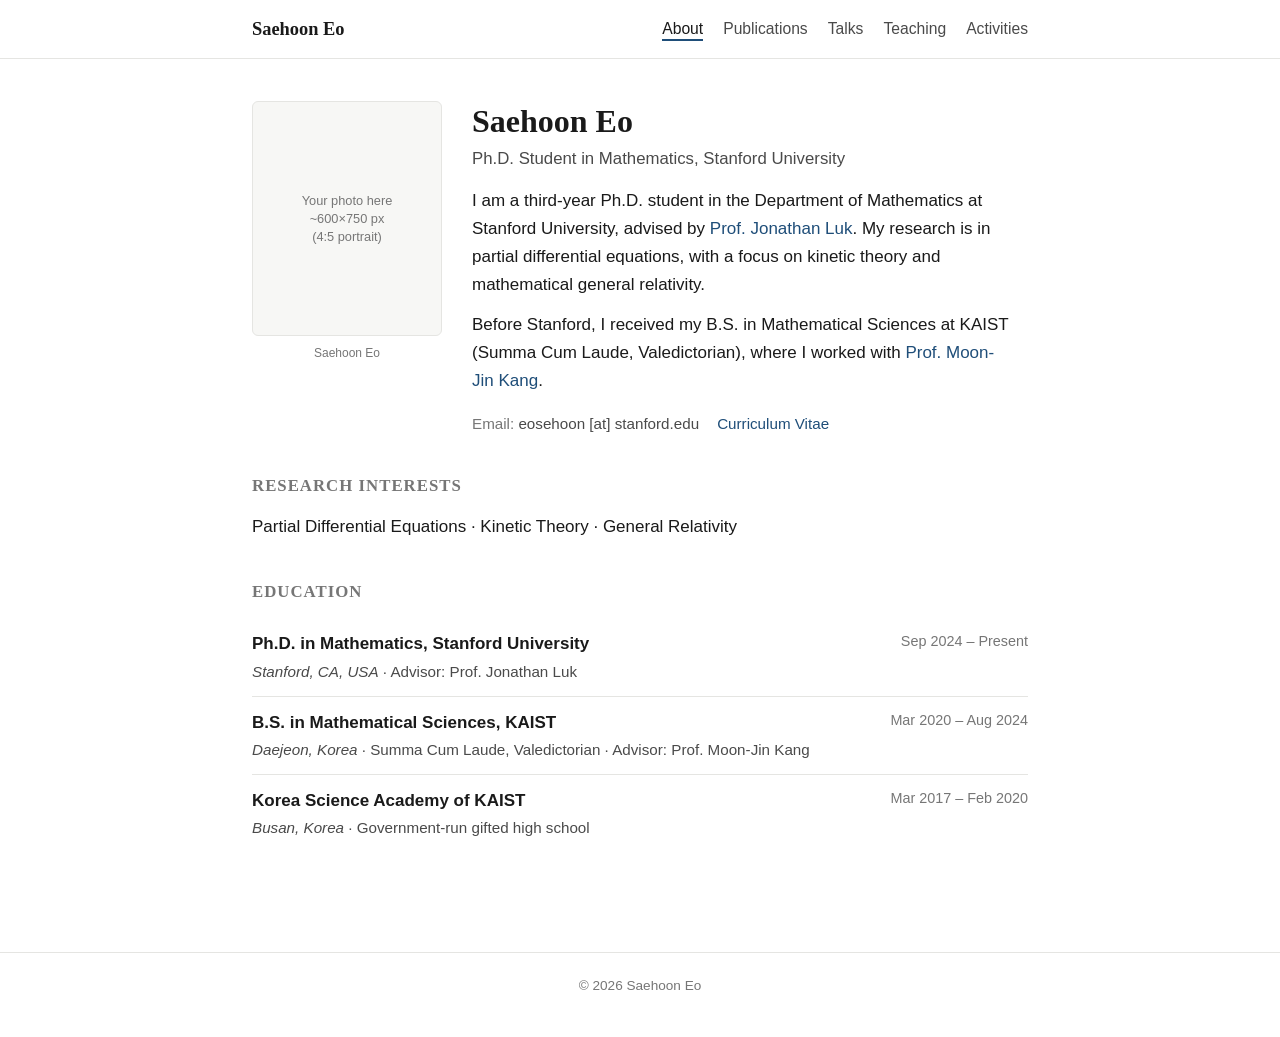
==== index.html @ 4c20b073 "Add files via upload" ====
<!DOCTYPE html>
<html lang="en">
<head>
  <meta charset="utf-8">
  <meta name="viewport" content="width=device-width, initial-scale=1">
  <title>Saehoon Eo</title>
  <meta name="description" content="Saehoon Eo — Ph.D. student in Mathematics at Stanford University. Partial differential equations, kinetic theory, and general relativity.">
  <link rel="icon" href="favicon.svg">
  <link rel="stylesheet" href="assets/css/style.css">
</head>
<body data-page="about">

  <!-- ===================== NAVIGATION =====================
       This same block is at the top of every page. If you rename a tab,
       change it in every .html file. -->
  <header class="site-header">
    <nav class="nav">
      <div class="brand"><a href="index.html">Saehoon Eo</a></div>
      <ul>
        <li><a href="index.html"        data-nav="about">About</a></li>
        <li><a href="publications.html" data-nav="publications">Publications</a></li>
        <li><a href="talks.html"        data-nav="talks">Talks</a></li>
        <li><a href="teaching.html"     data-nav="teaching">Teaching</a></li>
        <li><a href="activities.html"   data-nav="activities">Activities</a></li>
      </ul>
    </nav>
  </header>

  <main>
    <div class="wrap">

      <!-- ===================== INTRO ===================== -->
      <div class="intro">
        <div class="photo">
          <!-- TO ADD YOUR PHOTO: put a portrait image at assets/img/profile.jpg
               then DELETE the <div class="placeholder">...</div> below and
               UNCOMMENT the <img> line. Recommended size: ~600×750 px (4:5 portrait). -->
          <!-- <img src="assets/img/profile.jpg" alt="Saehoon Eo"> -->
          <div class="placeholder">Your photo here<br>~600×750&nbsp;px<br>(4:5 portrait)</div>
          <div class="caption">Saehoon Eo</div>
        </div>

        <div class="lead">
          <h1>Saehoon Eo</h1>
          <p class="role">Ph.D. Student in Mathematics, Stanford University</p>
          <p>
            I am a third-year Ph.D. student in the Department of Mathematics at
            Stanford University, advised by
            <a href="https://web.stanford.edu/~jluk/" target="_blank" rel="noopener">Prof.&nbsp;Jonathan&nbsp;Luk</a>.
            My research is in partial differential equations, with a focus on
            kinetic theory and mathematical general relativity.
          </p>
          <p>
            Before Stanford, I received my B.S. in Mathematical Sciences at KAIST
            (Summa Cum Laude, Valedictorian), where I worked with
            <a href="https://sites.google.com/site/moonjinkang81/" target="_blank" rel="noopener">Prof.&nbsp;Moon-Jin&nbsp;Kang</a>.
          </p>

          <ul class="contacts">
            <li><span class="label">Email:</span> eosehoon [at] stanford.edu</li>
            <li><a href="assets/pdf/cv.pdf" target="_blank" rel="noopener">Curriculum Vitae</a></li>
            <!-- ADD MORE LINKS when you have them, e.g.:
            <li><a href="https://scholar.google.com/citations?user=YOUR_ID" target="_blank" rel="noopener">Google Scholar</a></li>
            <li><a href="https://arxiv.org/a/eo_s_1" target="_blank" rel="noopener">arXiv</a></li>
            <li><a href="https://orcid.org/YOUR-ORCID" target="_blank" rel="noopener">ORCID</a></li>
            -->
          </ul>
        </div>
      </div>

      <!-- ===================== RESEARCH INTERESTS ===================== -->
      <section class="block">
        <h2>Research Interests</h2>
        <p class="interests">Partial Differential Equations · Kinetic Theory · General Relativity</p>
      </section>

      <!-- ===================== EDUCATION ===================== -->
      <section class="block">
        <h2>Education</h2>

        <div class="entry">
          <div class="main">
            <div class="title">Ph.D. in Mathematics, Stanford University</div>
            <div class="sub"><span class="place">Stanford, CA, USA</span> · Advisor: Prof. Jonathan Luk</div>
          </div>
          <div class="meta">Sep 2024 – Present</div>
        </div>

        <div class="entry">
          <div class="main">
            <div class="title">B.S. in Mathematical Sciences, KAIST</div>
            <div class="sub"><span class="place">Daejeon, Korea</span> · Summa Cum Laude, Valedictorian · Advisor: Prof. Moon-Jin Kang</div>
          </div>
          <div class="meta">Mar 2020 – Aug 2024</div>
        </div>

        <div class="entry">
          <div class="main">
            <div class="title">Korea Science Academy of KAIST</div>
            <div class="sub"><span class="place">Busan, Korea</span> · Government-run gifted high school</div>
          </div>
          <div class="meta">Mar 2017 – Feb 2020</div>
        </div>
      </section>

    </div>
  </main>

  <footer class="site-footer">
    <div class="wrap">© 2026 Saehoon Eo</div>
  </footer>

  <script src="assets/js/site.js"></script>
</body>
</html>
---- assets/css/style.css ----
/* ==========================================================================
   Saehoon Eo — personal academic website
   Clean, dependency-free stylesheet. Edit colors in the :root block below.
   ========================================================================== */

:root {
  --accent:        #1f4e79;   /* links & highlights (deep academic blue)   */
  --accent-hover:  #2f6ba3;
  --text:          #1a1a1a;
  --text-soft:     #4a4a4a;
  --text-faint:    #767676;
  --bg:            #ffffff;
  --bg-soft:       #f7f7f5;
  --border:        #e5e5e2;
  --max-width:     820px;
  --serif: Georgia, "Times New Roman", "Nimbus Roman", serif;
  --sans: -apple-system, BlinkMacSystemFont, "Segoe UI", Roboto, Helvetica, Arial, sans-serif;
}

/* ---------- Base ---------- */
* { box-sizing: border-box; }

html { -webkit-text-size-adjust: 100%; }

body {
  margin: 0;
  font-family: var(--sans);
  font-size: 17px;
  line-height: 1.65;
  color: var(--text);
  background: var(--bg);
}

.wrap {
  max-width: var(--max-width);
  margin: 0 auto;
  padding: 0 22px;
}

a {
  color: var(--accent);
  text-decoration: none;
}
a:hover { color: var(--accent-hover); text-decoration: underline; }

h1, h2, h3 { font-family: var(--serif); font-weight: 700; line-height: 1.25; color: var(--text); }

/* ---------- Header / nav ---------- */
.site-header {
  border-bottom: 1px solid var(--border);
  background: var(--bg);
  position: sticky;
  top: 0;
  z-index: 20;
}
.nav {
  display: flex;
  align-items: center;
  justify-content: space-between;
  gap: 16px;
  padding: 14px 22px;
  max-width: var(--max-width);
  margin: 0 auto;
  flex-wrap: wrap;
}
.nav .brand {
  font-family: var(--serif);
  font-size: 1.15rem;
  font-weight: 700;
  color: var(--text);
  white-space: nowrap;
}
.nav .brand a { color: var(--text); }
.nav .brand a:hover { text-decoration: none; color: var(--accent); }
.nav ul {
  list-style: none;
  display: flex;
  gap: 20px;
  margin: 0;
  padding: 0;
  flex-wrap: wrap;
}
.nav ul a {
  color: var(--text-soft);
  font-size: 0.98rem;
  padding: 2px 0;
  border-bottom: 2px solid transparent;
}
.nav ul a:hover { color: var(--accent); text-decoration: none; }
.nav ul a.active { color: var(--text); border-bottom-color: var(--accent); }

/* ---------- Page content ---------- */
main { padding: 42px 0 60px; }

.page-title {
  font-size: 1.75rem;
  margin: 0 0 26px;
  padding-bottom: 10px;
  border-bottom: 2px solid var(--border);
}

section.block { margin-bottom: 40px; }
section.block > h2 {
  font-size: 1.05rem;
  text-transform: uppercase;
  letter-spacing: 0.06em;
  color: var(--text-faint);
  margin: 0 0 16px;
}

/* ---------- Home / about ---------- */
.intro {
  display: flex;
  gap: 30px;
  align-items: flex-start;
  margin-bottom: 40px;
}
.intro .photo {
  flex: 0 0 auto;
  width: 190px;
}
.intro .photo img,
.intro .photo .placeholder {
  width: 190px;
  height: 235px;
  object-fit: cover;
  border-radius: 6px;
  border: 1px solid var(--border);
  display: block;
}
.intro .photo .placeholder {
  display: flex;
  align-items: center;
  justify-content: center;
  text-align: center;
  background: var(--bg-soft);
  color: var(--text-faint);
  font-size: 0.8rem;
  line-height: 1.4;
  padding: 10px;
}
.intro .photo .caption {
  margin-top: 8px;
  font-size: 0.75rem;
  color: var(--text-faint);
  text-align: center;
}
.intro .lead { flex: 1 1 auto; min-width: 0; }
.intro .lead h1 { font-size: 2rem; margin: 0 0 4px; }
.intro .lead .role { color: var(--text-soft); font-size: 1.05rem; margin: 0 0 14px; }
.intro .lead p { margin: 0 0 12px; }

/* contact line */
.contacts {
  list-style: none;
  margin: 16px 0 0;
  padding: 0;
  display: flex;
  flex-wrap: wrap;
  gap: 8px 18px;
  font-size: 0.95rem;
}
.contacts li { color: var(--text-soft); }
.contacts .label { color: var(--text-faint); }

/* interests inline list */
.interests { margin: 0; }

/* education / generic timeline entries */
.entry {
  display: flex;
  justify-content: space-between;
  gap: 20px;
  padding: 12px 0;
  border-bottom: 1px solid var(--border);
}
.entry:last-child { border-bottom: none; }
.entry .main { min-width: 0; }
.entry .title { font-weight: 600; color: var(--text); }
.entry .sub { color: var(--text-soft); font-size: 0.95rem; }
.entry .sub .place { font-style: italic; }
.entry .meta {
  flex: 0 0 auto;
  text-align: right;
  color: var(--text-faint);
  font-size: 0.9rem;
  white-space: nowrap;
}

/* ---------- Publications ---------- */
.pub-list { margin: 0; padding: 0; list-style: none; counter-reset: none; }
.pub {
  padding: 16px 0;
  border-bottom: 1px solid var(--border);
}
.pub:last-child { border-bottom: none; }
.pub .pub-title { font-weight: 600; color: var(--text); display: block; margin-bottom: 3px; }
.pub .pub-title a { color: var(--text); }
.pub .pub-title a:hover { color: var(--accent); text-decoration: underline; }
.pub .pub-authors { color: var(--text-soft); font-size: 0.96rem; }
.pub .pub-authors .me { font-weight: 700; color: var(--text); }
.pub .pub-venue { color: var(--text-soft); font-size: 0.96rem; font-style: italic; }
.pub .pub-status { color: var(--text-faint); font-style: italic; }
.pub .pub-links { margin-top: 7px; display: flex; flex-wrap: wrap; gap: 8px; }
.pub .pub-links a {
  display: inline-block;
  font-size: 0.82rem;
  padding: 2px 10px;
  border: 1px solid var(--accent);
  border-radius: 4px;
  color: var(--accent);
  background: transparent;
}
.pub .pub-links a:hover { background: var(--accent); color: #fff; text-decoration: none; }

.js-error {
  background: #fff4f4;
  border: 1px solid #e6b8b8;
  color: #8a1f1f;
  padding: 12px 14px;
  border-radius: 6px;
  font-size: 0.9rem;
}

/* ---------- Footer ---------- */
.site-footer {
  border-top: 1px solid var(--border);
  padding: 22px 0 40px;
  color: var(--text-faint);
  font-size: 0.85rem;
  text-align: center;
}

/* ---------- Responsive ---------- */
@media (max-width: 620px) {
  body { font-size: 16px; }
  .nav { padding: 12px 18px; }
  .nav ul { gap: 14px; }
  .intro { flex-direction: column; gap: 20px; }
  .intro .photo, .intro .photo img, .intro .photo .placeholder { width: 160px; }
  .intro .photo .placeholder, .intro .photo img { height: 200px; }
  .entry { flex-direction: column; gap: 2px; }
  .entry .meta { text-align: left; }
}

/* ---------- Dark mode ---------- */
@media (prefers-color-scheme: dark) {
  :root {
    --accent:       #7fb0e0;
    --accent-hover: #a6cbf0;
    --text:         #ececec;
    --text-soft:    #c2c2c2;
    --text-faint:   #8f8f8f;
    --bg:           #16181c;
    --bg-soft:      #1e2127;
    --border:       #2c2f36;
  }
  .pub .pub-links a:hover { color: #16181c; }
}
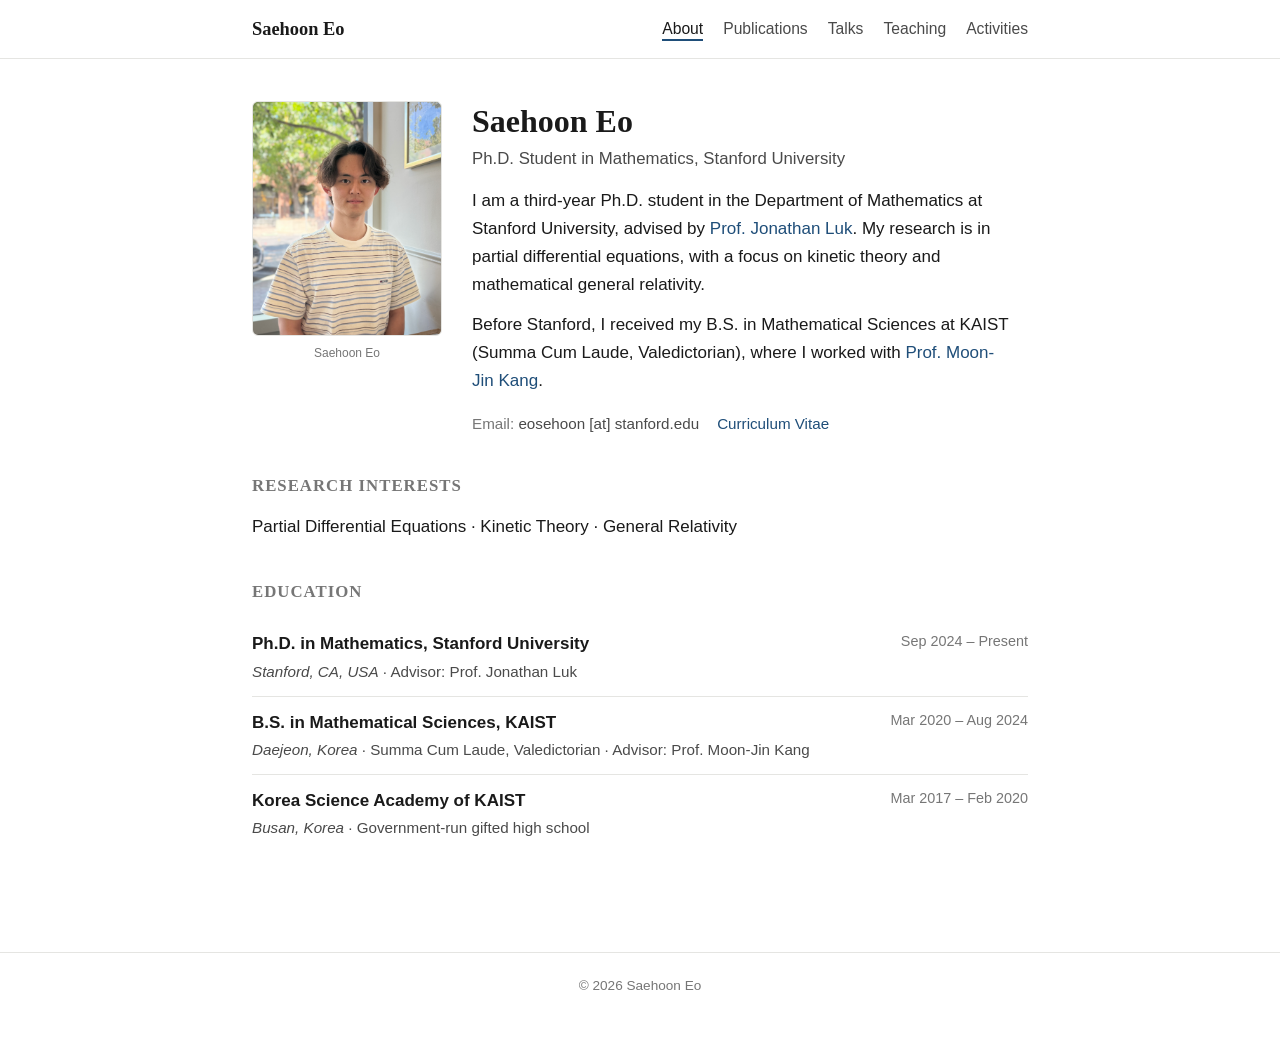
==== commit bee74260: "add photo + paper title revised" ====
--- a/index.html
+++ b/index.html
@@ -35,8 +35,7 @@
           <!-- TO ADD YOUR PHOTO: put a portrait image at assets/img/profile.jpg
                then DELETE the <div class="placeholder">...</div> below and
                UNCOMMENT the <img> line. Recommended size: ~600×750 px (4:5 portrait). -->
-          <!-- <img src="assets/img/profile.jpg" alt="Saehoon Eo"> -->
-          <div class="placeholder">Your photo here<br>~600×750&nbsp;px<br>(4:5 portrait)</div>
+          <img src="assets/img/profile.jpg" alt="Saehoon Eo">
           <div class="caption">Saehoon Eo</div>
         </div>
 
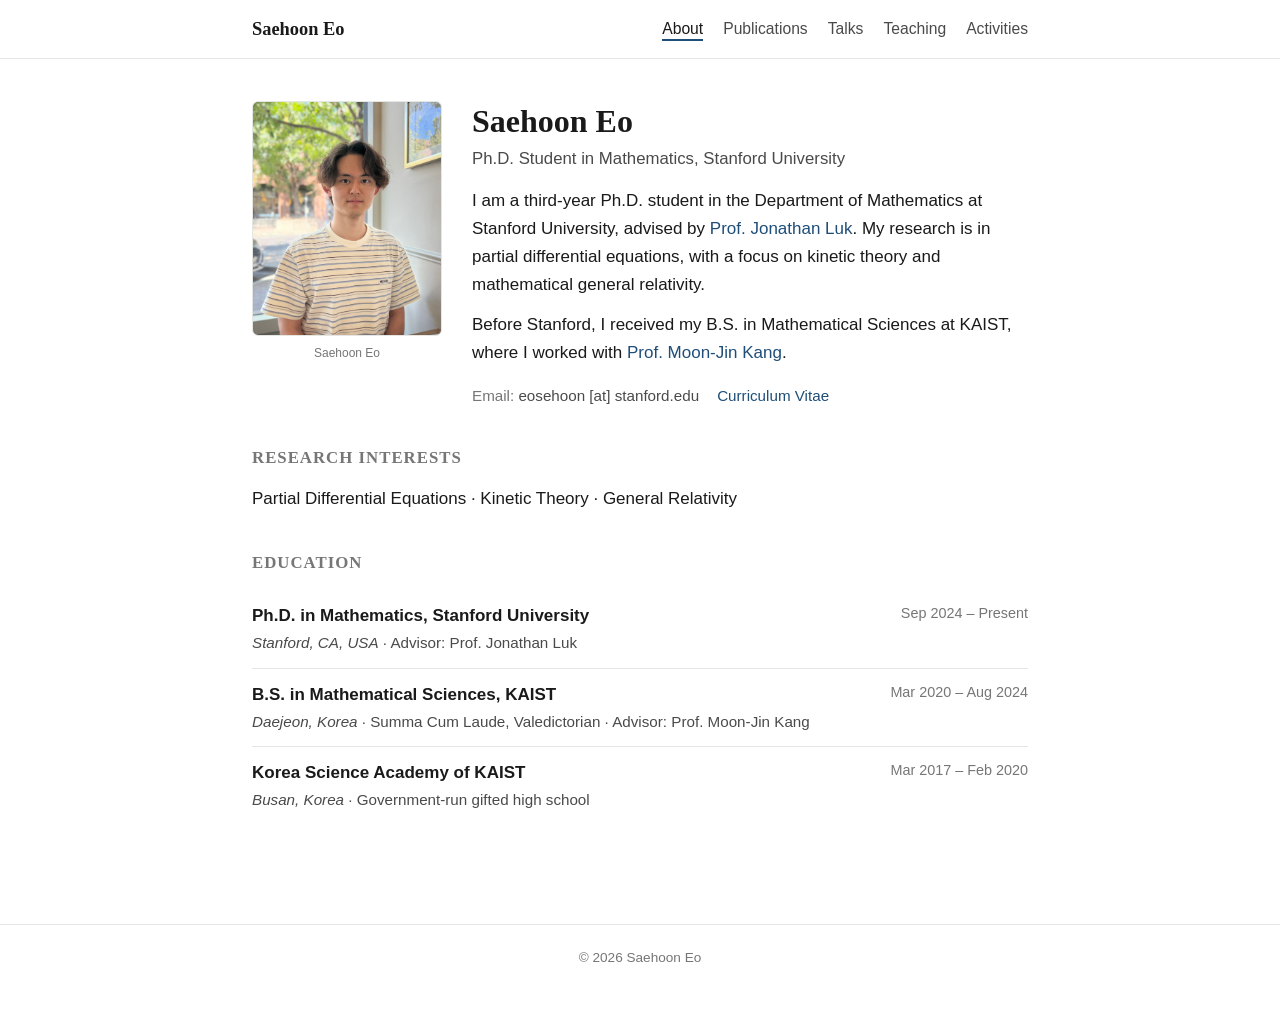
==== commit 2c5943d1: "christianity" ====
--- a/index.html
+++ b/index.html
@@ -50,8 +50,8 @@
             kinetic theory and mathematical general relativity.
           </p>
           <p>
-            Before Stanford, I received my B.S. in Mathematical Sciences at KAIST
-            (Summa Cum Laude, Valedictorian), where I worked with
+            Before Stanford, I received my B.S. in Mathematical Sciences at KAIST,
+            where I worked with
             <a href="https://sites.google.com/site/moonjinkang81/" target="_blank" rel="noopener">Prof.&nbsp;Moon-Jin&nbsp;Kang</a>.
           </p>
 
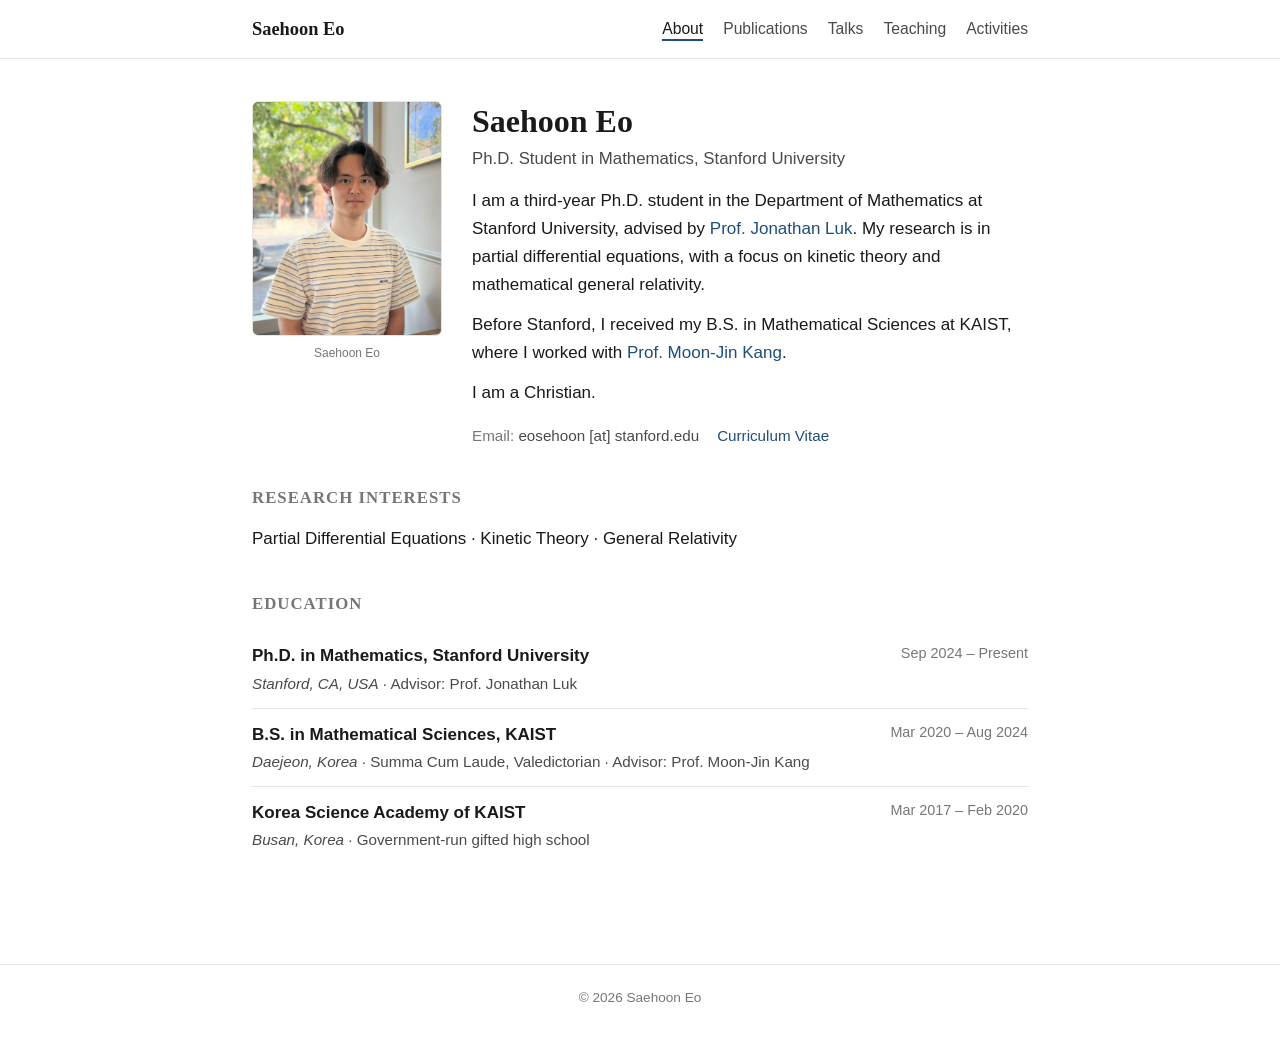
==== commit ad5f4a4e: "christianity" ====
--- a/index.html
+++ b/index.html
@@ -53,6 +53,9 @@
             Before Stanford, I received my B.S. in Mathematical Sciences at KAIST,
             where I worked with
             <a href="https://sites.google.com/site/moonjinkang81/" target="_blank" rel="noopener">Prof.&nbsp;Moon-Jin&nbsp;Kang</a>.
+          </p>
+          <p>
+            I am a Christian.
           </p>
 
           <ul class="contacts">
